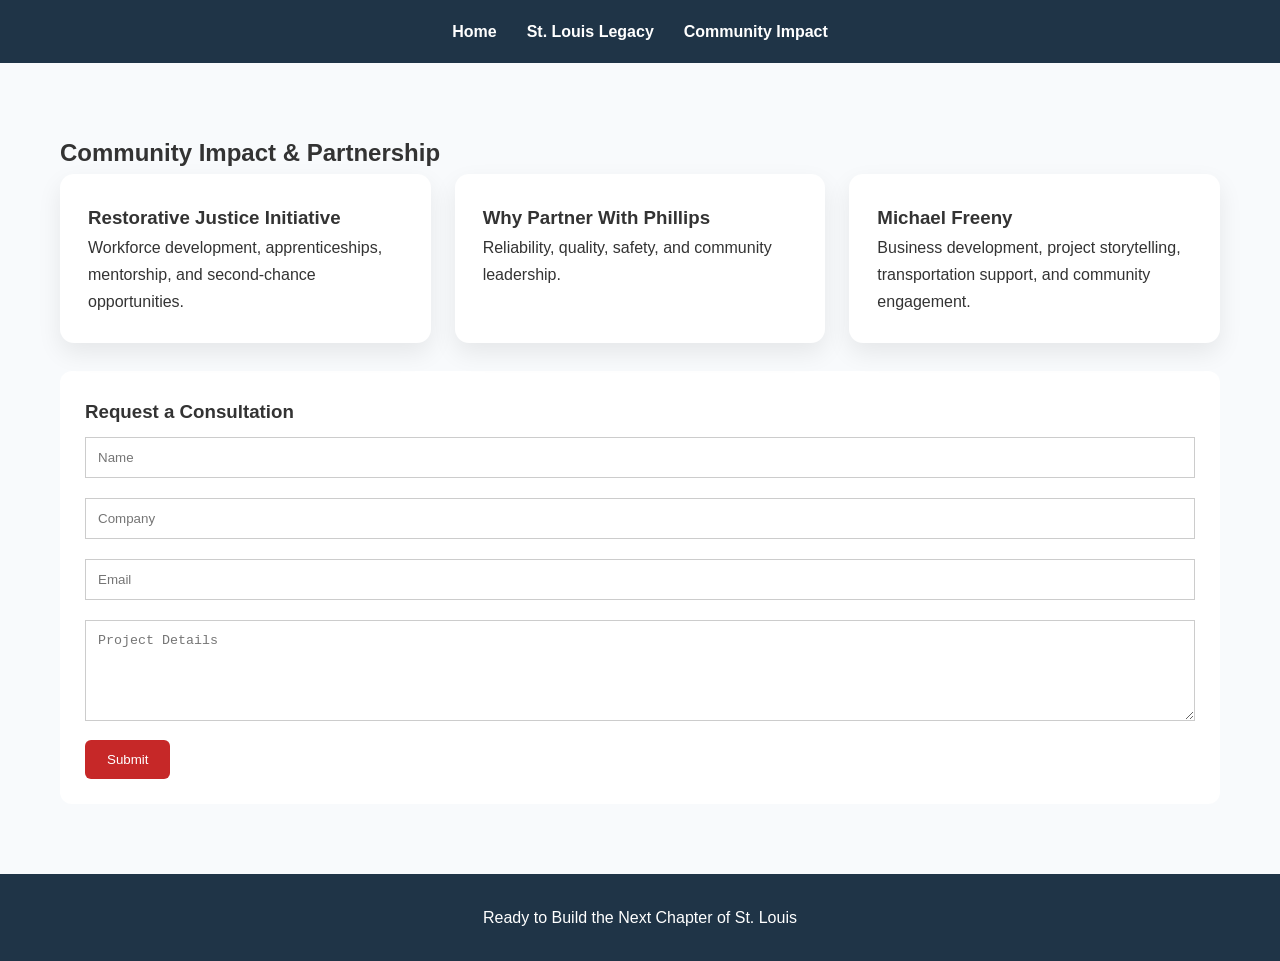
==== community.html @ c5895868 "Add files via upload" ====
<!DOCTYPE html><html><head><title>Community Impact</title><meta name='viewport' content='width=device-width,initial-scale=1'><link rel='stylesheet' href='style.css'></head><body>
<nav><ul><li><a href='index.html'>Home</a></li><li><a href='legacy.html'>St. Louis Legacy</a></li><li><a href='community.html'>Community Impact</a></li></ul></nav>
<section class='container'>
<h1>Community Impact & Partnership</h1>
<div class='grid'>
<div class='card'><h3>Restorative Justice Initiative</h3><p>Workforce development, apprenticeships, mentorship, and second-chance opportunities.</p></div>
<div class='card'><h3>Why Partner With Phillips</h3><p>Reliability, quality, safety, and community leadership.</p></div>
<div class='card'><h3>Michael Freeny</h3><p>Business development, project storytelling, transportation support, and community engagement.</p></div>
</div><br>
<form>
<h3>Request a Consultation</h3>
<input placeholder='Name'><input placeholder='Company'><input placeholder='Email'>
<textarea rows='5' placeholder='Project Details'></textarea>
<button type='button'>Submit</button>
</form>
</section>
<footer>Ready to Build the Next Chapter of St. Louis</footer></body></html>
---- style.css ----
:root{--navy:#1F3447;--red:#C62828;--gold:#D4A017;--light:#F8FAFC;}
*{margin:0;padding:0;box-sizing:border-box}
body{font-family:Segoe UI,Arial,sans-serif;background:var(--light);color:#333;line-height:1.7}
nav{background:var(--navy);padding:18px;position:sticky;top:0;z-index:100}
nav ul{display:flex;justify-content:center;gap:30px;list-style:none}
nav a{color:#fff;text-decoration:none;font-weight:600}
.hero{padding:120px 20px;text-align:center;background:linear-gradient(rgba(0,0,0,.55),rgba(0,0,0,.55)),linear-gradient(45deg,#1F3447,#2c3e50);color:white}
.logo{max-width:220px;background:white;padding:10px;border-radius:10px}
.container{max-width:1200px;margin:auto;padding:70px 20px}
.grid{display:grid;grid-template-columns:repeat(auto-fit,minmax(280px,1fr));gap:24px}
.card{background:white;padding:28px;border-radius:14px;box-shadow:0 10px 25px rgba(0,0,0,.08)}
.btn{display:inline-block;background:var(--red);color:white;padding:14px 26px;border-radius:8px;text-decoration:none}
.stats{display:grid;grid-template-columns:repeat(auto-fit,minmax(180px,1fr));gap:20px}
.stat{background:white;padding:25px;border-radius:12px;text-align:center}
footer{background:var(--navy);color:white;text-align:center;padding:30px}
.timeline{border-left:4px solid var(--red);padding-left:20px}
.timeline div{margin:20px 0;background:white;padding:15px;border-radius:8px}
form{background:white;padding:25px;border-radius:12px}
input,textarea{width:100%;padding:12px;margin:10px 0;border:1px solid #ccc}
button{background:var(--red);color:white;border:none;padding:12px 22px;border-radius:6px}
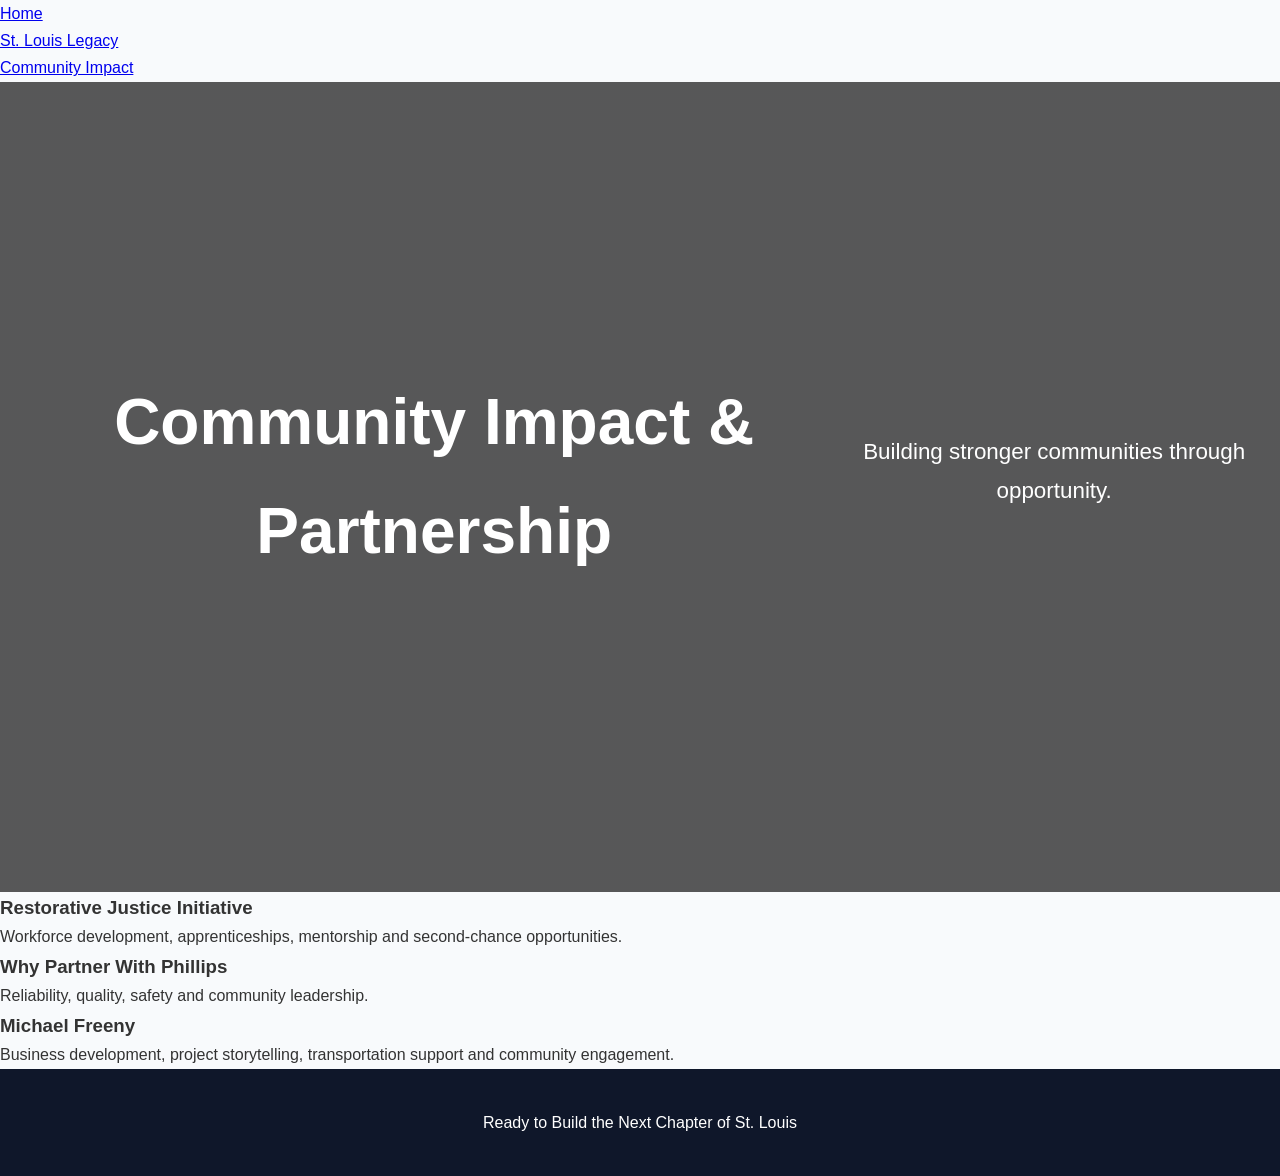
==== commit c541846e: "Refactor community.html structure and content" ====
--- a/community.html
+++ b/community.html
@@ -1,17 +1,53 @@
-<!DOCTYPE html><html><head><title>Community Impact</title><meta name='viewport' content='width=device-width,initial-scale=1'><link rel='stylesheet' href='style.css'></head><body>
-<nav><ul><li><a href='index.html'>Home</a></li><li><a href='legacy.html'>St. Louis Legacy</a></li><li><a href='community.html'>Community Impact</a></li></ul></nav>
-<section class='container'>
+<!DOCTYPE html>
+<html lang="en">
+<head>
+<meta charset="UTF-8">
+<meta name="viewport" content="width=device-width, initial-scale=1.0">
+<title>Community Impact | Phillips Concrete Services</title>
+<link rel="stylesheet" href="style.css">
+</head>
+
+<body>
+
+<nav>
+<ul>
+<li><a href="index.html">Home</a></li>
+<li><a href="legacy.html">St. Louis Legacy</a></li>
+<li><a href="community.html">Community Impact</a></li>
+</ul>
+</nav>
+
+<header class="hero">
 <h1>Community Impact & Partnership</h1>
-<div class='grid'>
-<div class='card'><h3>Restorative Justice Initiative</h3><p>Workforce development, apprenticeships, mentorship, and second-chance opportunities.</p></div>
-<div class='card'><h3>Why Partner With Phillips</h3><p>Reliability, quality, safety, and community leadership.</p></div>
-<div class='card'><h3>Michael Freeny</h3><p>Business development, project storytelling, transportation support, and community engagement.</p></div>
-</div><br>
-<form>
-<h3>Request a Consultation</h3>
-<input placeholder='Name'><input placeholder='Company'><input placeholder='Email'>
-<textarea rows='5' placeholder='Project Details'></textarea>
-<button type='button'>Submit</button>
-</form>
+<p>Building stronger communities through opportunity.</p>
+</header>
+
+<section class="container">
+
+<div class="grid">
+
+<div class="card">
+<h3>Restorative Justice Initiative</h3>
+<p>Workforce development, apprenticeships, mentorship and second-chance opportunities.</p>
+</div>
+
+<div class="card">
+<h3>Why Partner With Phillips</h3>
+<p>Reliability, quality, safety and community leadership.</p>
+</div>
+
+<div class="card">
+<h3>Michael Freeny</h3>
+<p>Business development, project storytelling, transportation support and community engagement.</p>
+</div>
+
+</div>
+
 </section>
-<footer>Ready to Build the Next Chapter of St. Louis</footer></body></html>+
+<footer>
+<p>Ready to Build the Next Chapter of St. Louis</p>
+</footer>
+
+</body>
+</html>
--- a/style.css
+++ b/style.css
@@ -1,21 +1,168 @@
+:root{
+--navy:#0F172A;
+--steel:#334155;
+--red:#C1121F;
+--gold:#D4A017;
+--light:#F8FAFC;
+}
 
-:root{--navy:#1F3447;--red:#C62828;--gold:#D4A017;--light:#F8FAFC;}
-*{margin:0;padding:0;box-sizing:border-box}
-body{font-family:Segoe UI,Arial,sans-serif;background:var(--light);color:#333;line-height:1.7}
-nav{background:var(--navy);padding:18px;position:sticky;top:0;z-index:100}
-nav ul{display:flex;justify-content:center;gap:30px;list-style:none}
-nav a{color:#fff;text-decoration:none;font-weight:600}
-.hero{padding:120px 20px;text-align:center;background:linear-gradient(rgba(0,0,0,.55),rgba(0,0,0,.55)),linear-gradient(45deg,#1F3447,#2c3e50);color:white}
-.logo{max-width:220px;background:white;padding:10px;border-radius:10px}
-.container{max-width:1200px;margin:auto;padding:70px 20px}
-.grid{display:grid;grid-template-columns:repeat(auto-fit,minmax(280px,1fr));gap:24px}
-.card{background:white;padding:28px;border-radius:14px;box-shadow:0 10px 25px rgba(0,0,0,.08)}
-.btn{display:inline-block;background:var(--red);color:white;padding:14px 26px;border-radius:8px;text-decoration:none}
-.stats{display:grid;grid-template-columns:repeat(auto-fit,minmax(180px,1fr));gap:20px}
-.stat{background:white;padding:25px;border-radius:12px;text-align:center}
-footer{background:var(--navy);color:white;text-align:center;padding:30px}
-.timeline{border-left:4px solid var(--red);padding-left:20px}
-.timeline div{margin:20px 0;background:white;padding:15px;border-radius:8px}
-form{background:white;padding:25px;border-radius:12px}
-input,textarea{width:100%;padding:12px;margin:10px 0;border:1px solid #ccc}
-button{background:var(--red);color:white;border:none;padding:12px 22px;border-radius:6px}
+*{
+margin:0;
+padding:0;
+box-sizing:border-box;
+}
+
+body{
+font-family:Segoe UI,sans-serif;
+background:var(--light);
+color:#333;
+line-height:1.7;
+}
+
+.navbar{
+display:flex;
+justify-content:space-between;
+align-items:center;
+padding:20px 40px;
+background:var(--navy);
+position:sticky;
+top:0;
+z-index:100;
+}
+
+.navbar ul{
+display:flex;
+list-style:none;
+gap:25px;
+}
+
+.navbar a{
+color:white;
+text-decoration:none;
+}
+
+.brand{
+font-size:1.2rem;
+font-weight:bold;
+color:white;
+}
+
+.hero{
+height:90vh;
+background:
+linear-gradient(rgba(0,0,0,.65),rgba(0,0,0,.65)),
+url("https://images.unsplash.com/photo-1504307651254-35680f356dfd");
+background-size:cover;
+background-position:center;
+display:flex;
+justify-content:center;
+align-items:center;
+text-align:center;
+color:white;
+padding:20px;
+}
+
+.hero h1{
+font-size:4rem;
+margin-bottom:20px;
+}
+
+.hero p{
+font-size:1.4rem;
+margin-bottom:30px;
+}
+
+.btn-primary,
+.btn-secondary{
+padding:14px 24px;
+border-radius:8px;
+text-decoration:none;
+margin:10px;
+display:inline-block;
+}
+
+.btn-primary{
+background:var(--red);
+color:white;
+}
+
+.btn-secondary{
+background:white;
+color:black;
+}
+
+.stats{
+display:grid;
+grid-template-columns:repeat(auto-fit,minmax(200px,1fr));
+gap:20px;
+padding:70px 10%;
+}
+
+.stat-card{
+background:white;
+padding:30px;
+border-radius:15px;
+text-align:center;
+box-shadow:0 10px 25px rgba(0,0,0,.1);
+}
+
+.services{
+padding:80px 10%;
+}
+
+.services h2{
+text-align:center;
+margin-bottom:50px;
+}
+
+.service-grid{
+display:grid;
+grid-template-columns:repeat(auto-fit,minmax(300px,1fr));
+gap:25px;
+}
+
+.service-card{
+background:white;
+padding:35px;
+border-radius:15px;
+box-shadow:0 10px 25px rgba(0,0,0,.08);
+}
+
+.mission{
+padding:80px 10%;
+background:#eef2f7;
+}
+
+.features{
+display:grid;
+grid-template-columns:repeat(auto-fit,minmax(250px,1fr));
+gap:20px;
+margin-top:40px;
+}
+
+.features div{
+background:white;
+padding:20px;
+border-radius:12px;
+font-weight:600;
+}
+
+footer{
+background:var(--navy);
+color:white;
+text-align:center;
+padding:40px;
+}
+
+@media(max-width:768px){
+
+.navbar{
+flex-direction:column;
+gap:15px;
+}
+
+.hero h1{
+font-size:2.5rem;
+}
+
+}
